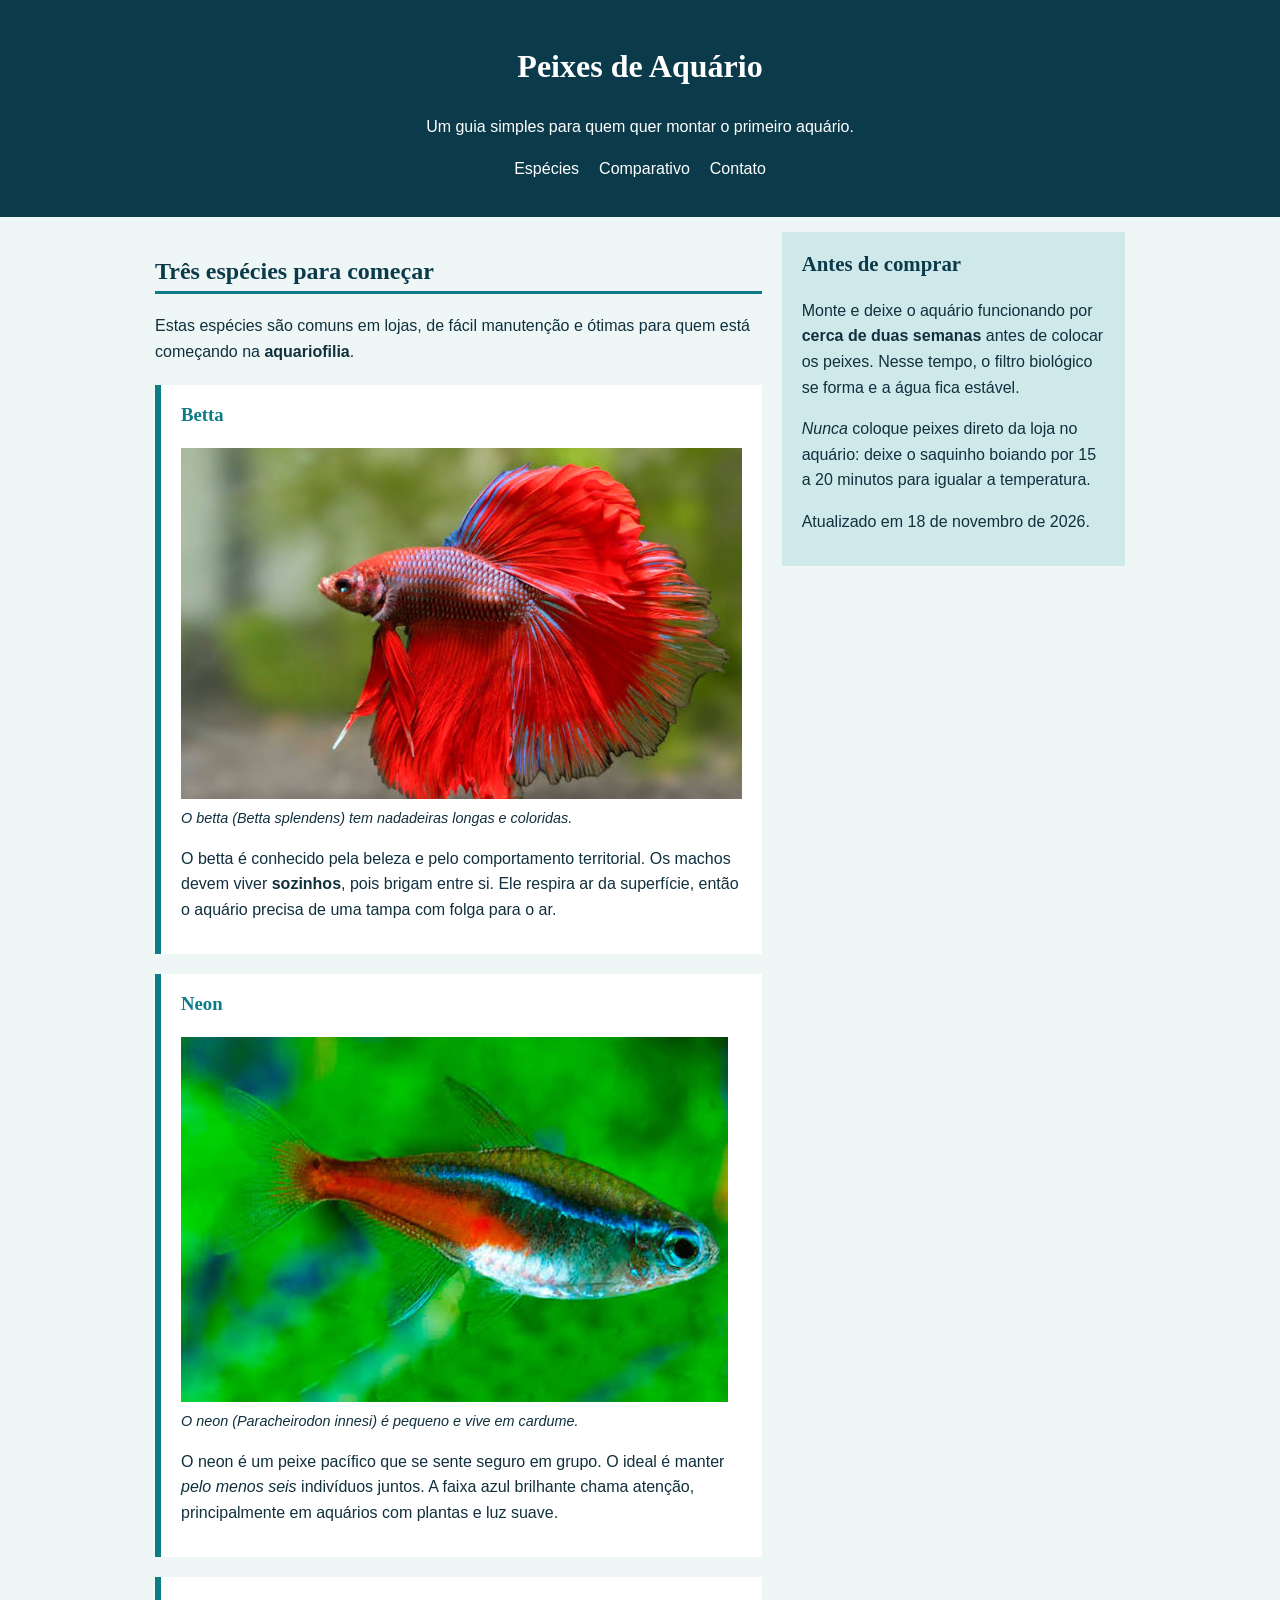
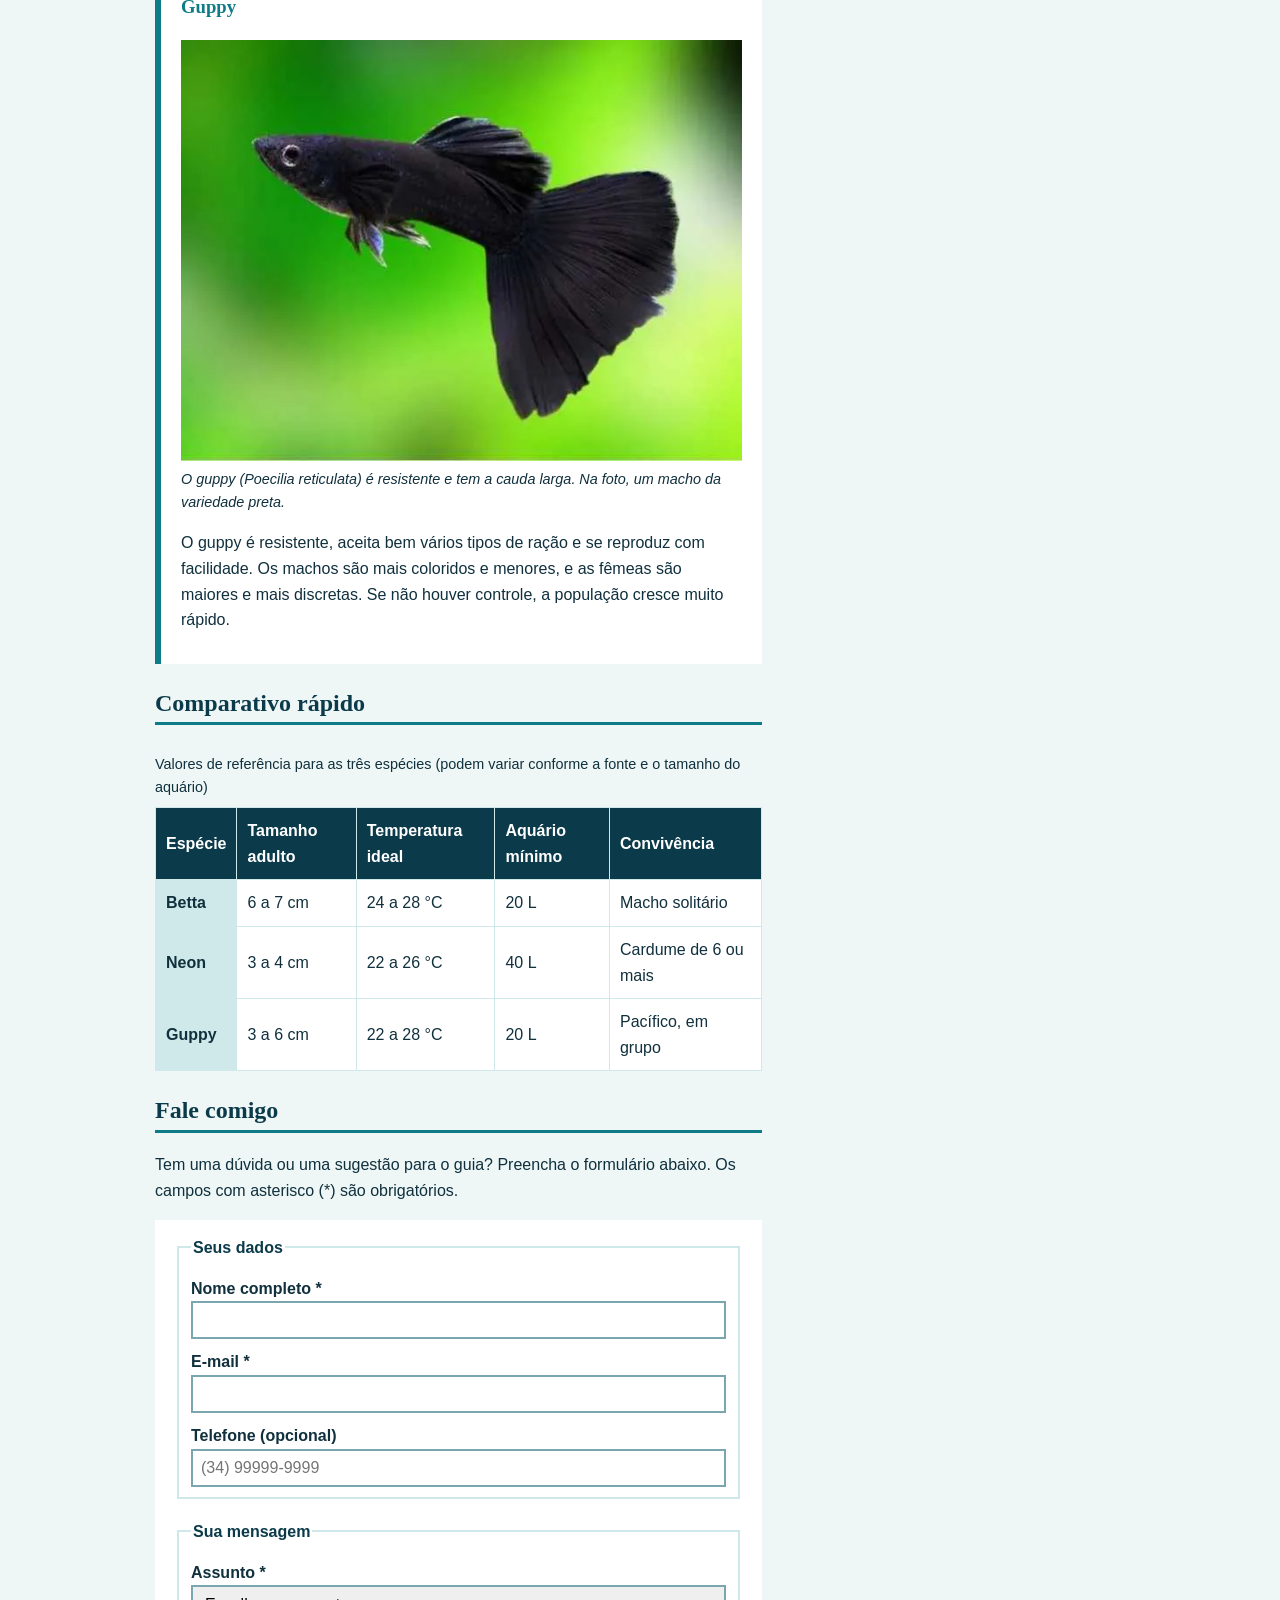
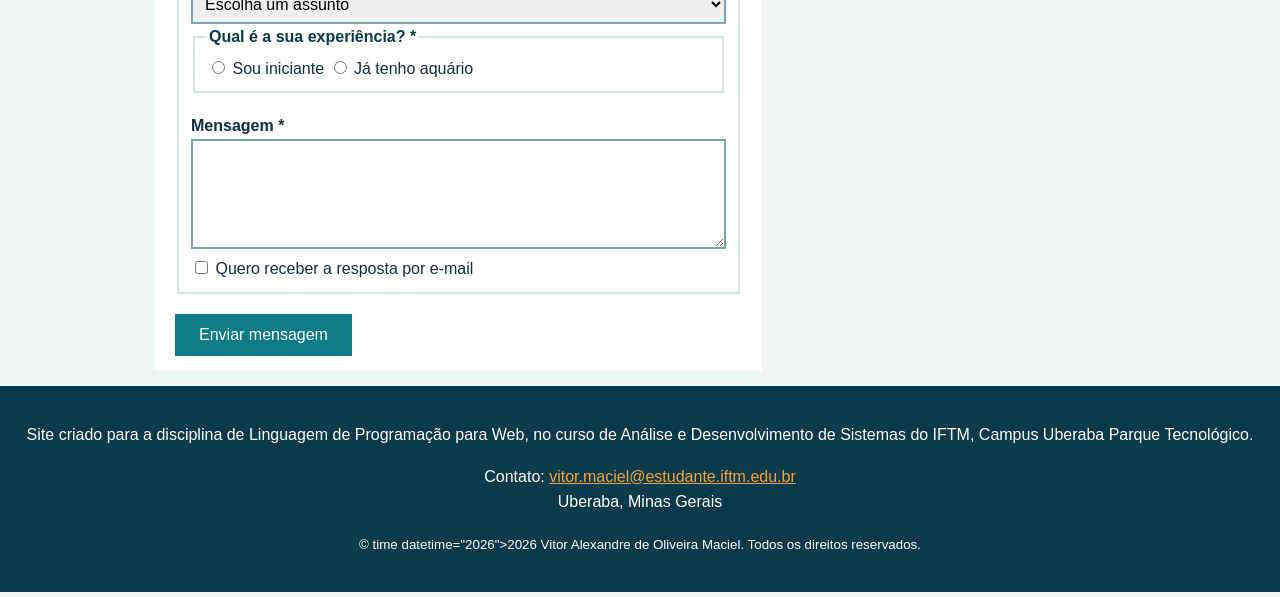
==== index.html @ bcc13046 "Move arquivos para a raiz" ====
<!DOCTYPE html>
<html lang="pt-BR">
<head>
  <meta charset="UTF-8">
  <meta name="viewport" content="width=device-width, initial-scale=1">
  <title>Peixes de Aquário — Guia para Iniciantes</title>
  <link rel="stylesheet" href="css/style.css">
</head>
<body>
  <a class="pular" href="#conteudo">Pular para o conteúdo</a>

  <header class="topo">
    <h1>Peixes de Aquário</h1>
    <p>Um guia simples para quem quer montar o primeiro aquário.</p>
    <nav>
      <ul>
        <li><a href="#especies">Espécies</a></li>
        <li><a href="#comparativo">Comparativo</a></li>
        <li><a href="#contato">Contato</a></li>
      </ul>
    </nav>
  </header>

  <div class="layout">
    <main id="conteudo">
      <section id="especies">
        <h2>Três espécies para começar</h2>
        <p>Estas espécies são comuns em lojas, de fácil manutenção e ótimas para quem está começando na <strong>aquariofilia</strong>.</p>

        <article>
          <h3>Betta</h3>
          <figure>
            <img src="imagens/betta.png" alt="Peixe betta vermelho nadando, com nadadeiras longas e ondulantes abertas" width="700" height="438">
            <figcaption>O betta (<i>Betta splendens</i>) tem nadadeiras longas e coloridas.</figcaption>
          </figure>
          <p>O betta é conhecido pela beleza e pelo comportamento territorial. Os machos devem viver <strong>sozinhos</strong>, pois brigam entre si. Ele respira ar da superfície, então o aquário precisa de uma tampa com folga para o ar.</p>
        </article>

        <article>
          <h3>Neon</h3>
          <figure>
            <img src="imagens/neon.png" alt="Peixe neon visto de lado, com uma faixa azul brilhante e a parte de trás do corpo vermelha" width="547" height="365">
            <figcaption>O neon (<i>Paracheirodon innesi</i>) é pequeno e vive em cardume.</figcaption>
          </figure>
          <p>O neon é um peixe pacífico que se sente seguro em grupo. O ideal é manter <em>pelo menos seis</em> indivíduos juntos. A faixa azul brilhante chama atenção, principalmente em aquários com plantas e luz suave.</p>
        </article>

        <article>
          <h3>Guppy</h3>
          <figure>
            <img src="imagens/guppy.png" alt="Guppy preto nadando, com uma cauda larga em formato de leque" width="640" height="480">
            <figcaption>O guppy (<i>Poecilia reticulata</i>) é resistente e tem a cauda larga. Na foto, um macho da variedade preta.</figcaption>
          </figure>
          <p>O guppy é resistente, aceita bem vários tipos de ração e se reproduz com facilidade. Os machos são mais coloridos e menores, e as fêmeas são maiores e mais discretas. Se não houver controle, a população cresce muito rápido.</p>
        </article>
      </section>

      <section id="comparativo">
        <h2>Comparativo rápido</h2>
        <table>
          <caption>Valores de referência para as três espécies (podem variar conforme a fonte e o tamanho do aquário)</caption>
          <thead>
            <tr>
              <th scope="col">Espécie</th>
              <th scope="col">Tamanho adulto</th>
              <th scope="col">Temperatura ideal</th>
              <th scope="col">Aquário mínimo</th>
              <th scope="col">Convivência</th>
            </tr>
          </thead>
          <tbody>
            <tr>
              <th scope="row">Betta</th>
              <td>6 a 7 cm</td>
              <td>24 a 28 °C</td>
              <td>20 L</td>
              <td>Macho solitário</td>
            </tr>
            <tr>
              <th scope="row">Neon</th>
              <td>3 a 4 cm</td>
              <td>22 a 26 °C</td>
              <td>40 L</td>
              <td>Cardume de 6 ou mais</td>
            </tr>
            <tr>
              <th scope="row">Guppy</th>
              <td>3 a 6 cm</td>
              <td>22 a 28 °C</td>
              <td>20 L</td>
              <td>Pacífico, em grupo</td>
            </tr>
          </tbody>
        </table>
      </section>

      <section id="contato">
        <h2>Fale comigo</h2>
        <p>Tem uma dúvida ou uma sugestão para o guia? Preencha o formulário abaixo. Os campos com asterisco (*) são obrigatórios.</p>

        <form method="post">
          <fieldset>
            <legend>Seus dados</legend>

            <label for="nome">Nome completo *</label>
            <input type="text" id="nome" name="nome" required>

            <label for="email">E-mail *</label>
            <input type="email" id="email" name="email" required>

            <label for="telefone">Telefone (opcional)</label>
            <input type="tel" id="telefone" name="telefone" placeholder="(34) 99999-9999">
          </fieldset>

          <fieldset>
            <legend>Sua mensagem</legend>

            <label for="assunto">Assunto *</label>
            <select id="assunto" name="assunto" required>
              <option value="">Escolha um assunto</option>
              <option value="duvida">Dúvida sobre uma espécie</option>
              <option value="aquario">Montagem do aquário</option>
              <option value="sugestao">Sugestão para o site</option>
            </select>

            <fieldset>
              <legend>Qual é a sua experiência? *</legend>
              <input type="radio" id="nivel-iniciante" name="nivel" value="iniciante" required>
              <label for="nivel-iniciante">Sou iniciante</label>
              <input type="radio" id="nivel-experiente" name="nivel" value="experiente">
              <label for="nivel-experiente">Já tenho aquário</label>
            </fieldset>

            <label for="mensagem">Mensagem *</label>
            <textarea id="mensagem" name="mensagem" rows="5" required></textarea>

            <input type="checkbox" id="resposta" name="resposta" value="sim">
            <label for="resposta">Quero receber a resposta por e-mail</label>
          </fieldset>

          <button type="submit">Enviar mensagem</button>
        </form>
      </section>
    </main>

    <aside>
      <h2>Antes de comprar</h2>
      <p>Monte e deixe o aquário funcionando por <strong>cerca de duas semanas</strong> antes de colocar os peixes. Nesse tempo, o filtro biológico se forma e a água fica estável.</p>
      <p><em>Nunca</em> coloque peixes direto da loja no aquário: deixe o saquinho boiando por 15 a 20 minutos para igualar a temperatura.</p>
      <p>Atualizado em <time datetime="2026-11-18">18 de novembro de 2026</time>.</p>
    </aside>
  </div>

  <footer>
    <p>Site criado para a disciplina de Linguagem de Programação para Web, no curso de Análise e Desenvolvimento de Sistemas do IFTM, Campus Uberaba Parque Tecnológico.</p>
    <address>
      Contato: <a href="mailto:vitor.maciel@estudante.iftm.edu.br">vitor.maciel@estudante.iftm.edu.br</a><br>
      Uberaba, Minas Gerais
    </address>
    <p><small>&copy; time datetime="2026">2026</time> Vitor Alexandre de Oliveira Maciel. Todos os direitos reservados.</small></p>
  </footer>
</body>
</html>
---- css/style.css ----
* {
  box-sizing: border-box;
}

body {
  margin: 0;
  font-family: Arial, sans-serif;
  line-height: 1.6;
  color: #10303d;
  background-color: #eef7f6;
}

h1, h2, h3 {
  font-family: Georgia, serif;
}

a {
  color: #0e7c86;
}


.pular {
  position: absolute;
  top: -50px;
  left: 10px;
  padding: 10px;
  background-color: #f2a541;
  color: #0b3a4a;
}

.pular:focus {
  top: 10px;
}


.topo {
  background-color: #0b3a4a;
  color: white;
  text-align: center;
  padding: 20px;
}

.topo ul {
  list-style: none;
  padding: 0;
  display: flex;
  justify-content: center;
  flex-wrap: wrap;
  gap: 20px;
}

.topo a {
  color: white;
  text-decoration: none;
}

.topo a:hover {
  text-decoration: underline;
}


.layout {
  max-width: 1000px;
  margin: 0 auto;
  padding: 15px;
  display: flex;
  flex-direction: column;
  gap: 20px;
}

main h2 {
  color: #0b3a4a;
  border-bottom: 3px solid #0e7c86;
}


article {
  background-color: white;
  border-left: 6px solid #0e7c86;
  padding: 15px 20px;
  margin-top: 20px;
}

article h3 {
  margin-top: 0;
  color: #0e7c86;
}

figure {
  margin: 0 0 15px;
}

img {
  max-width: 100%;
  height: auto;
}

figcaption {
  font-size: 0.9rem;
  font-style: italic;
}


table {
  width: 100%;
  border-collapse: collapse;
  background-color: white;
}

caption {
  text-align: left;
  font-size: 0.9rem;
  padding: 8px 0;
}

th, td {
  border: 1px solid #cfe9ea;
  padding: 10px;
  text-align: left;
}

thead th {
  background-color: #0b3a4a;
  color: white;
}

tbody th {
  background-color: #cfe9ea;
}


form {
  background-color: white;
  padding: 15px 20px;
}

fieldset {
  margin-bottom: 20px;
  border: 2px solid #cfe9ea;
}

legend {
  font-weight: bold;
  color: #0b3a4a;
}

label {
  display: block;
  margin-top: 10px;
  font-weight: bold;
}

input[type="text"],
input[type="email"],
input[type="tel"],
select,
textarea {
  width: 100%;
  padding: 8px;
  font-size: 1rem;
  border: 2px solid #7aa7ad;
}

input[type="radio"] + label,
input[type="checkbox"] + label {
  display: inline;
  font-weight: normal;
}

button {
  padding: 12px 24px;
  font-size: 1rem;
  color: white;
  background-color: #0e7c86;
  border: none;
  cursor: pointer;
}

button:hover {
  background-color: #0b3a4a;
}


aside {
  background-color: #cfe9ea;
  padding: 15px 20px;
  align-self: flex-start;
}

aside h2 {
  margin-top: 0;
  font-size: 1.3rem;
  color: #0b3a4a;
}

footer {
  background-color: #0b3a4a;
  color: white;
  text-align: center;
  padding: 20px;
}

footer a {
  color: #f2a541;
}

address {
  font-style: normal;
  margin: 15px 0;
}

@media (min-width: 800px) {
  .layout {
    flex-direction: row;
  }

  main {
    flex: 2;
  }

  aside {
    flex: 1;
  }
}
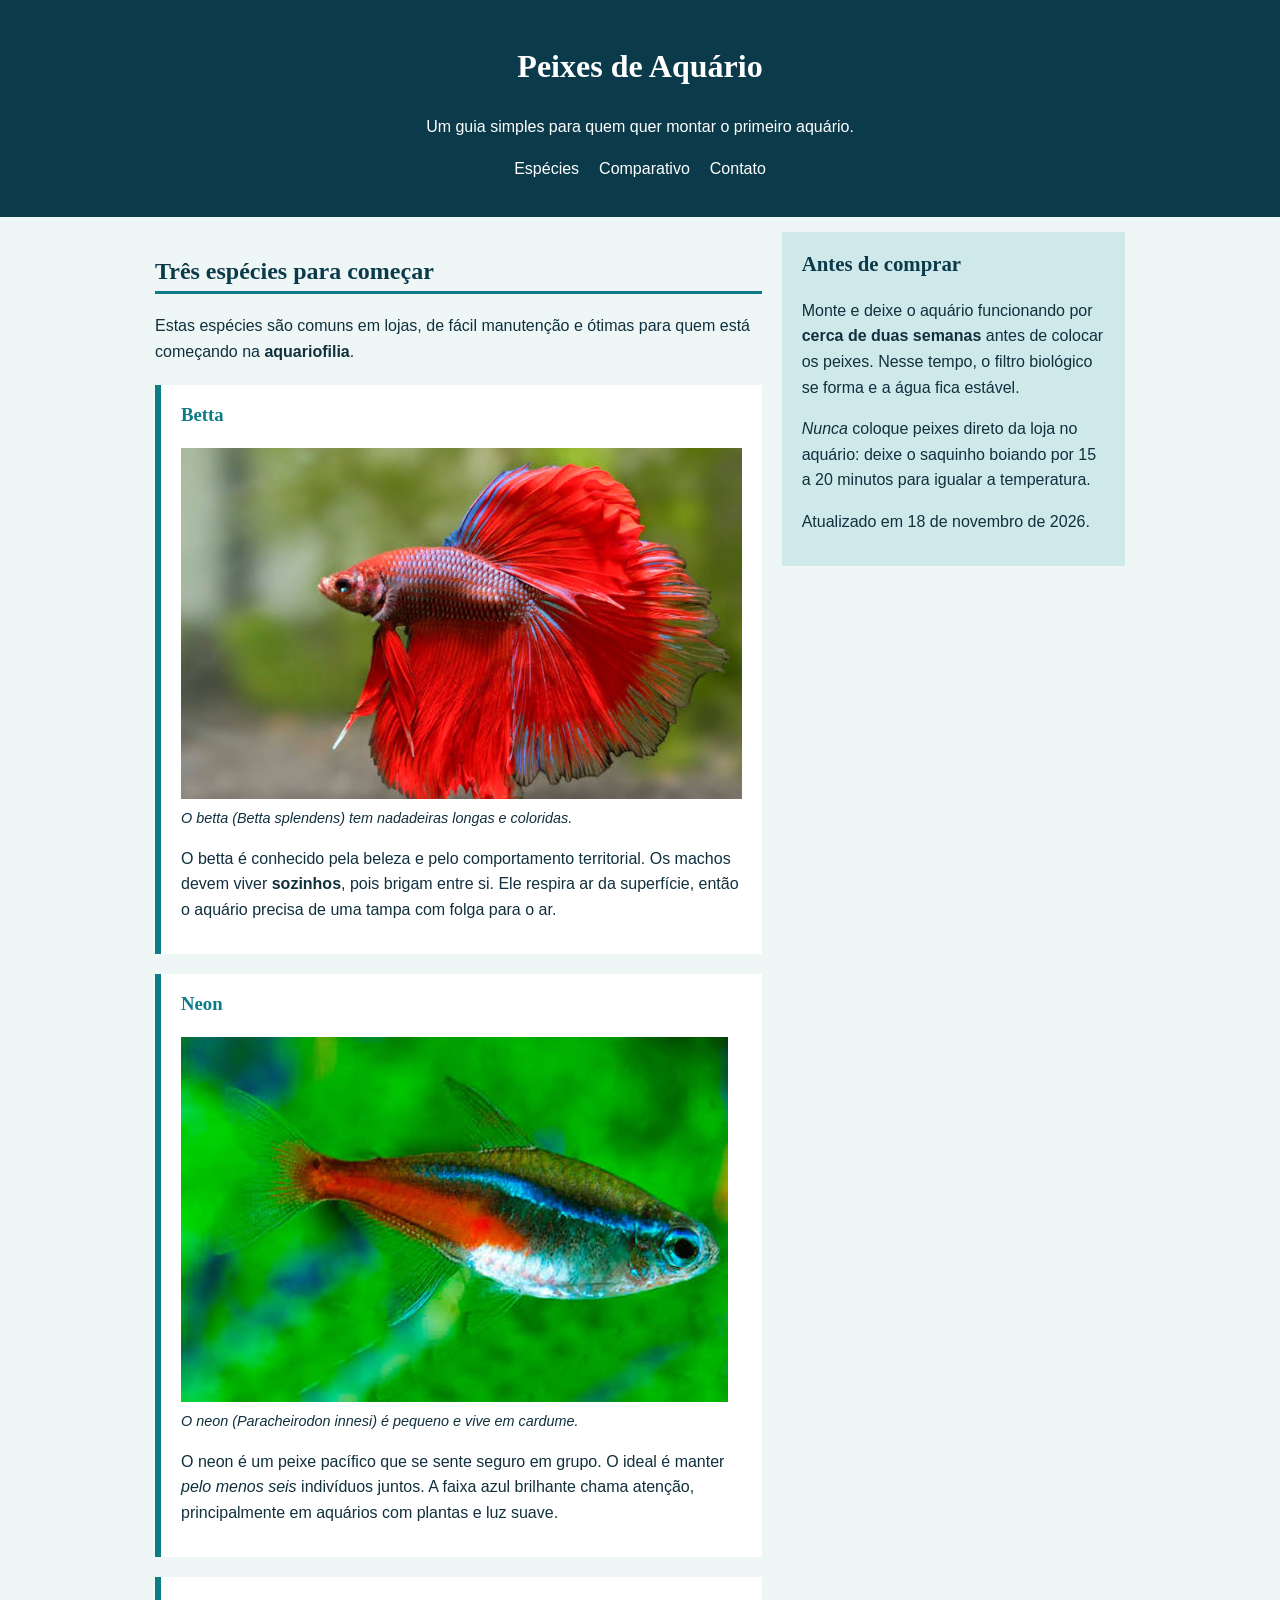
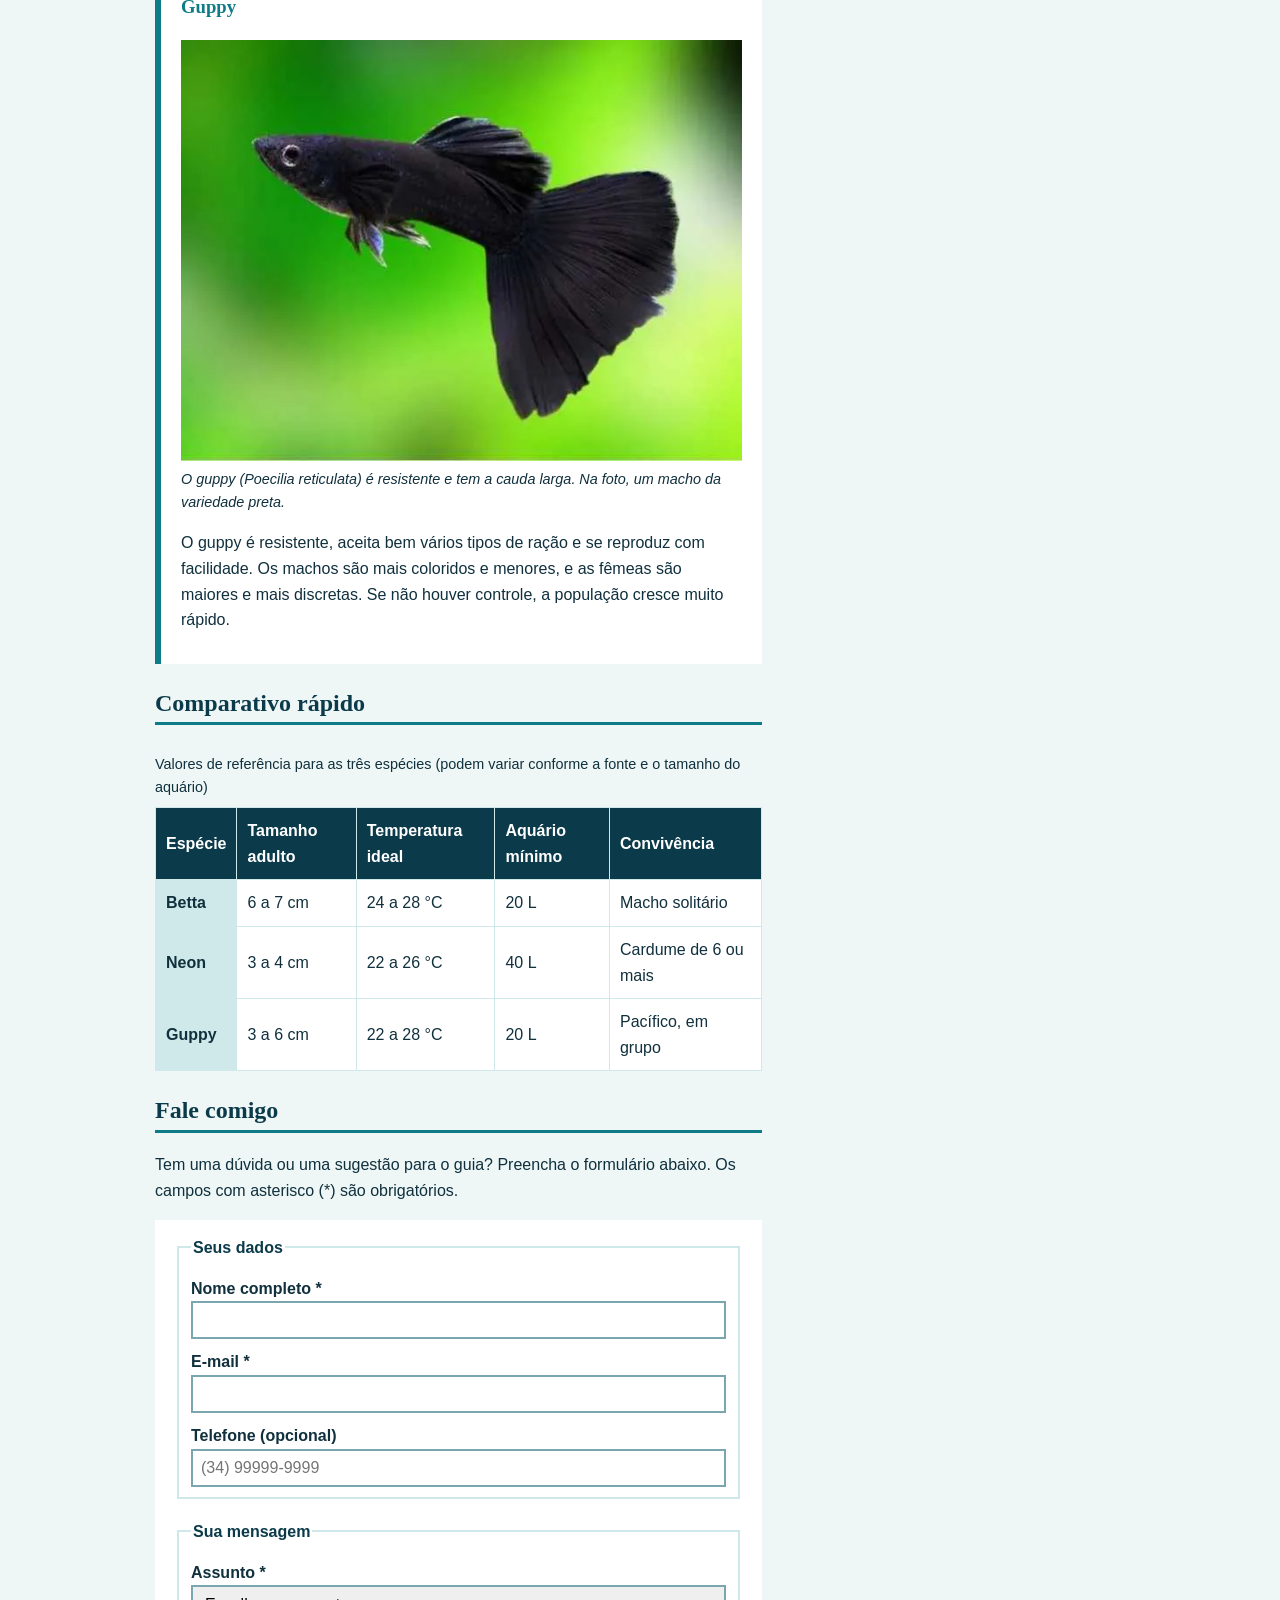
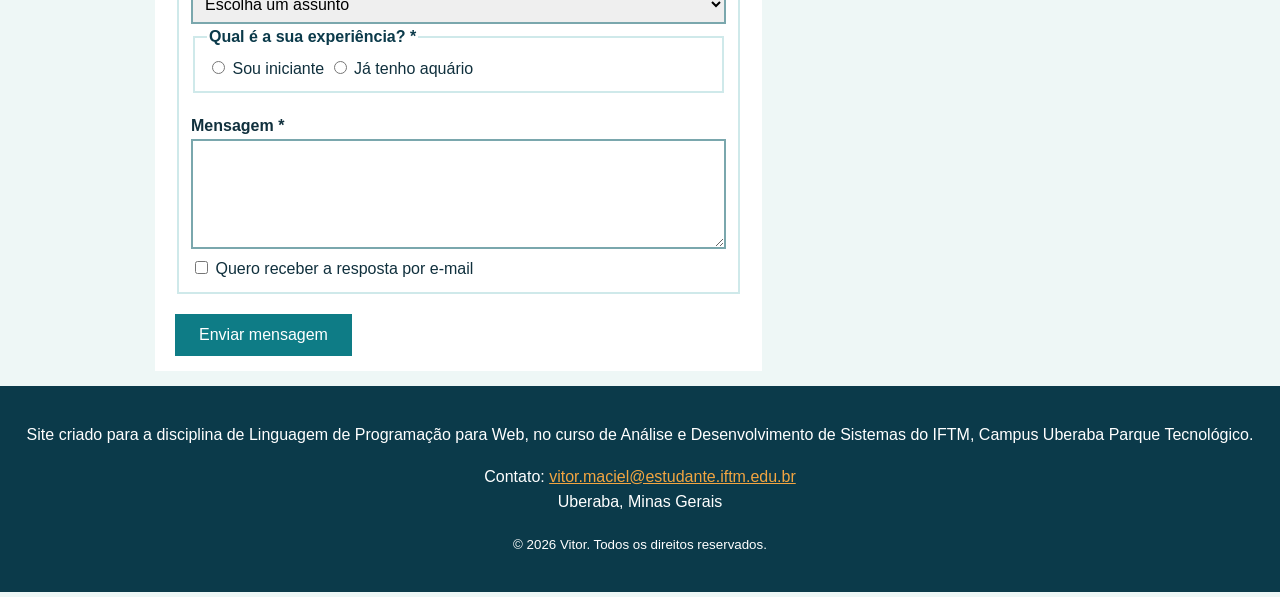
==== commit 11d1af03: "Update index.html" ====
--- a/index.html
+++ b/index.html
@@ -157,8 +157,7 @@
       Contato: <a href="mailto:vitor.maciel@estudante.iftm.edu.br">vitor.maciel@estudante.iftm.edu.br</a><br>
       Uberaba, Minas Gerais
     </address>
-    <p><small>&copy; time datetime="2026">2026</time> Vitor Alexandre de Oliveira Maciel. Todos os direitos reservados.</small></p>
-  </footer>
+    <p><small>&copy; 2026 Vitor. Todos os direitos reservados.</small></p>
 </body>
 </html>
 
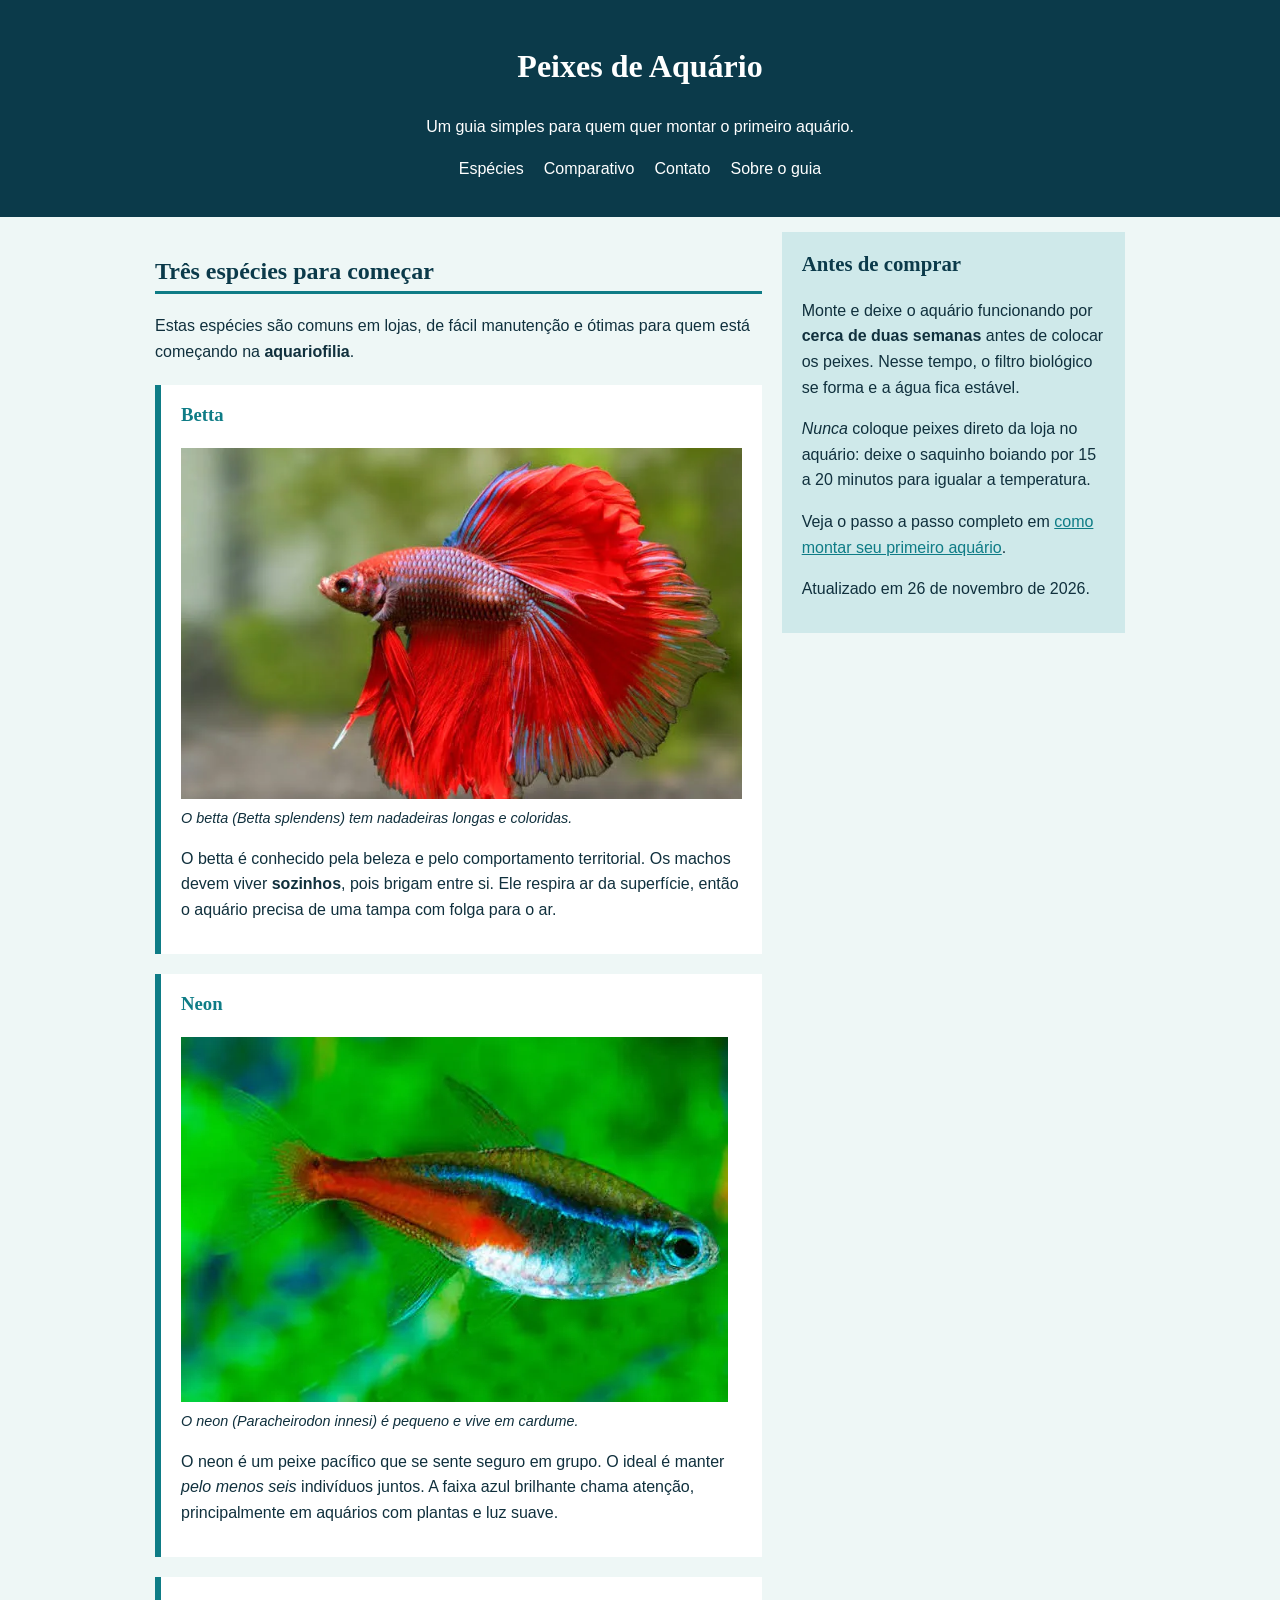
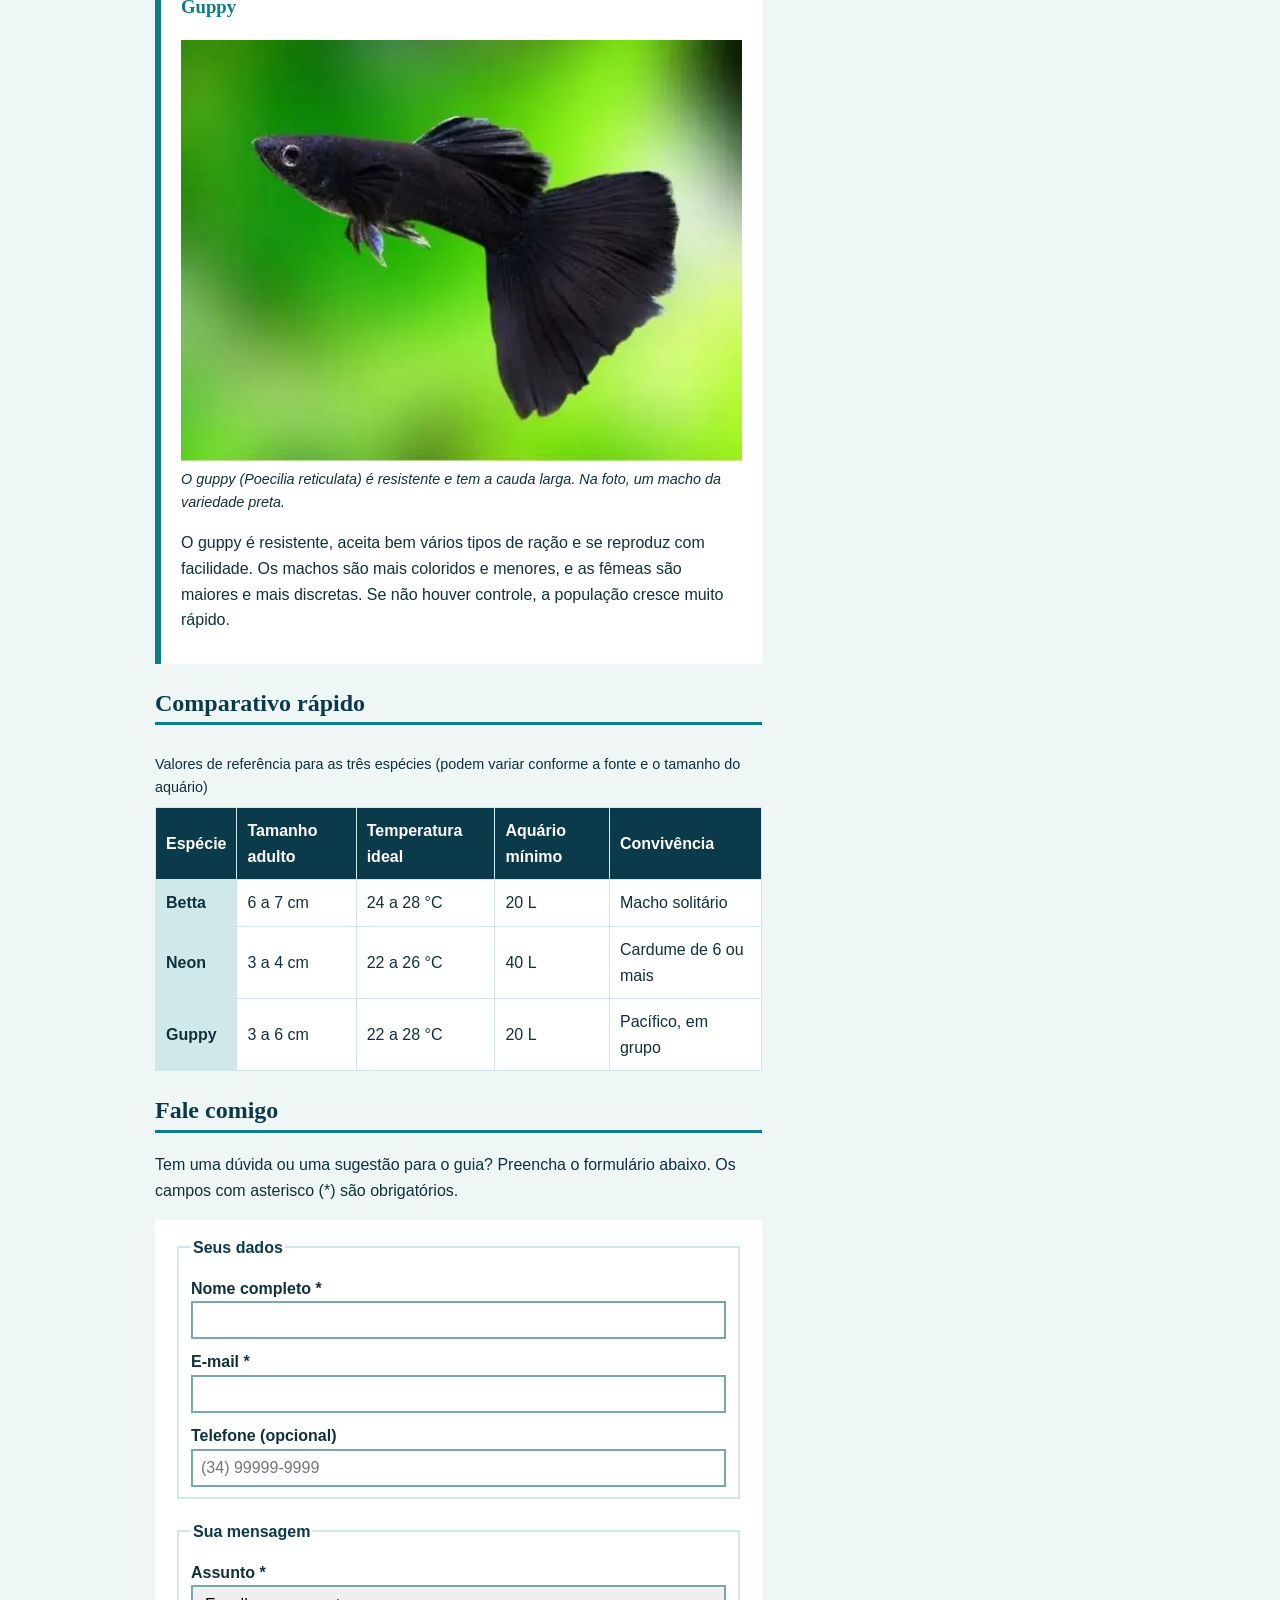
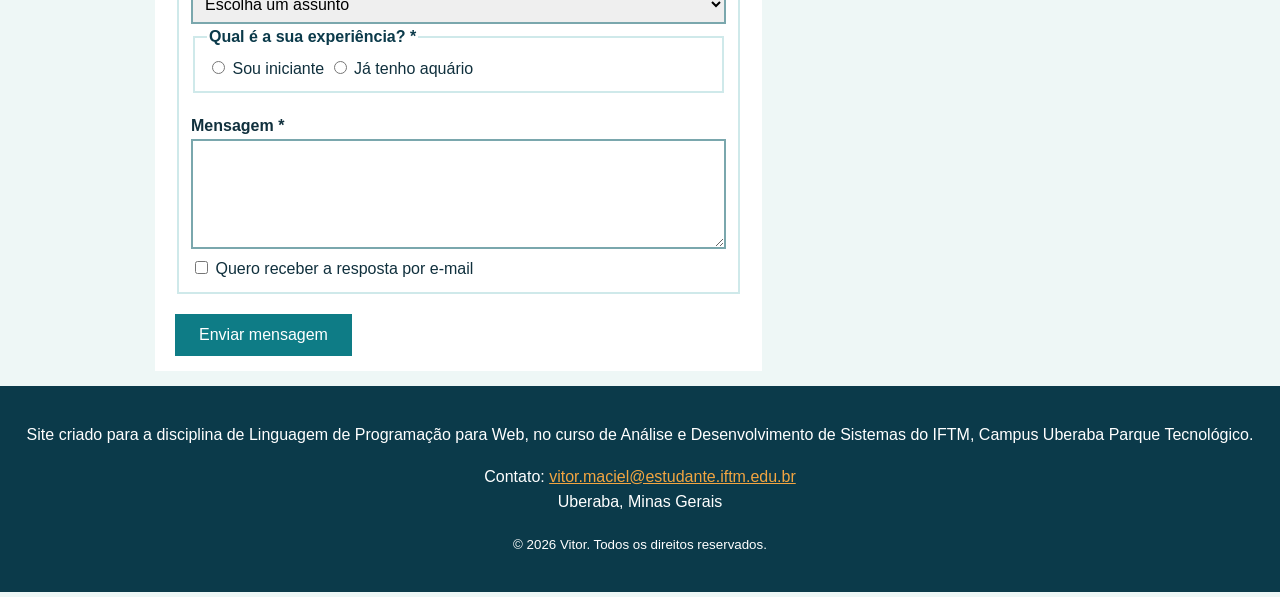
==== commit de234e68: "Atividade 2: SEO e página Sobre" ====
--- a/index.html
+++ b/index.html
@@ -3,8 +3,37 @@
 <head>
   <meta charset="UTF-8">
   <meta name="viewport" content="width=device-width, initial-scale=1">
-  <title>Peixes de Aquário — Guia para Iniciantes</title>
+  <title>Peixes de Aquário para Iniciantes: Betta, Neon e Guppy</title>
+  <meta name="description" content="Guia de peixes de aquário para iniciantes: conheça o betta, o neon e o guppy, compare tamanho, temperatura e litragem mínima do aquário.">
+  <link rel="canonical" href="https://vitoraomdev.github.io/site-aquario/">
+
+
+  <meta property="og:type" content="website">
+  <meta property="og:title" content="Peixes de Aquário para Iniciantes">
+  <meta property="og:description" content="Conheça o betta, o neon e o guppy e compare o que cada um precisa.">
+  <meta property="og:image" content="https://vitoraomdev.github.io/site-aquario/imagens/capa.jpg">
+  <meta property="og:url" content="https://vitoraomdev.github.io/site-aquario/">
+  <meta property="og:locale" content="pt_BR">
+
+  <link rel="icon" href="favicon.svg" type="image/svg+xml">
   <link rel="stylesheet" href="css/style.css">
+
+  <script type="application/ld+json">
+  {
+    "@context": "https://schema.org",
+    "@type": "Article",
+    "headline": "Peixes de Aquário para Iniciantes: Betta, Neon e Guppy",
+    "description": "Guia de peixes de aquário para iniciantes com betta, neon e guppy.",
+    "image": "https://vitoraomdev.github.io/site-aquario/imagens/capa.jpg",
+    "author": {
+      "@type": "Person",
+      "name": "Vitor"
+    },
+    "datePublished": "2026-11-18",
+    "dateModified": "2026-11-26",
+    "inLanguage": "pt-BR"
+  }
+  </script>
 </head>
 <body>
   <a class="pular" href="#conteudo">Pular para o conteúdo</a>
@@ -17,6 +46,7 @@
         <li><a href="#especies">Espécies</a></li>
         <li><a href="#comparativo">Comparativo</a></li>
         <li><a href="#contato">Contato</a></li>
+        <li><a href="sobre.html">Sobre o guia</a></li>
       </ul>
     </nav>
   </header>
@@ -30,7 +60,7 @@
         <article>
           <h3>Betta</h3>
           <figure>
-            <img src="imagens/betta.png" alt="Peixe betta vermelho nadando, com nadadeiras longas e ondulantes abertas" width="700" height="438">
+            <img src="imagens/betta.webp" alt="Peixe betta vermelho nadando, com nadadeiras longas e ondulantes abertas" width="700" height="438">
             <figcaption>O betta (<i>Betta splendens</i>) tem nadadeiras longas e coloridas.</figcaption>
           </figure>
           <p>O betta é conhecido pela beleza e pelo comportamento territorial. Os machos devem viver <strong>sozinhos</strong>, pois brigam entre si. Ele respira ar da superfície, então o aquário precisa de uma tampa com folga para o ar.</p>
@@ -39,7 +69,7 @@
         <article>
           <h3>Neon</h3>
           <figure>
-            <img src="imagens/neon.png" alt="Peixe neon visto de lado, com uma faixa azul brilhante e a parte de trás do corpo vermelha" width="547" height="365">
+            <img src="imagens/neon.webp" alt="Peixe neon visto de lado, com uma faixa azul brilhante e a parte de trás do corpo vermelha" width="547" height="365" loading="lazy">
             <figcaption>O neon (<i>Paracheirodon innesi</i>) é pequeno e vive em cardume.</figcaption>
           </figure>
           <p>O neon é um peixe pacífico que se sente seguro em grupo. O ideal é manter <em>pelo menos seis</em> indivíduos juntos. A faixa azul brilhante chama atenção, principalmente em aquários com plantas e luz suave.</p>
@@ -48,7 +78,7 @@
         <article>
           <h3>Guppy</h3>
           <figure>
-            <img src="imagens/guppy.png" alt="Guppy preto nadando, com uma cauda larga em formato de leque" width="640" height="480">
+            <img src="imagens/guppy.webp" alt="Guppy preto nadando, com uma cauda larga em formato de leque" width="640" height="480" loading="lazy">
             <figcaption>O guppy (<i>Poecilia reticulata</i>) é resistente e tem a cauda larga. Na foto, um macho da variedade preta.</figcaption>
           </figure>
           <p>O guppy é resistente, aceita bem vários tipos de ração e se reproduz com facilidade. Os machos são mais coloridos e menores, e as fêmeas são maiores e mais discretas. Se não houver controle, a população cresce muito rápido.</p>
@@ -147,7 +177,8 @@
       <h2>Antes de comprar</h2>
       <p>Monte e deixe o aquário funcionando por <strong>cerca de duas semanas</strong> antes de colocar os peixes. Nesse tempo, o filtro biológico se forma e a água fica estável.</p>
       <p><em>Nunca</em> coloque peixes direto da loja no aquário: deixe o saquinho boiando por 15 a 20 minutos para igualar a temperatura.</p>
-      <p>Atualizado em <time datetime="2026-11-18">18 de novembro de 2026</time>.</p>
+      <p>Veja o passo a passo completo em <a href="sobre.html">como montar seu primeiro aquário</a>.</p>
+      <p>Atualizado em <time datetime="2026-11-26">26 de novembro de 2026</time>.</p>
     </aside>
   </div>
 
@@ -158,7 +189,6 @@
       Uberaba, Minas Gerais
     </address>
     <p><small>&copy; 2026 Vitor. Todos os direitos reservados.</small></p>
+  </footer>
 </body>
 </html>
-
- 
